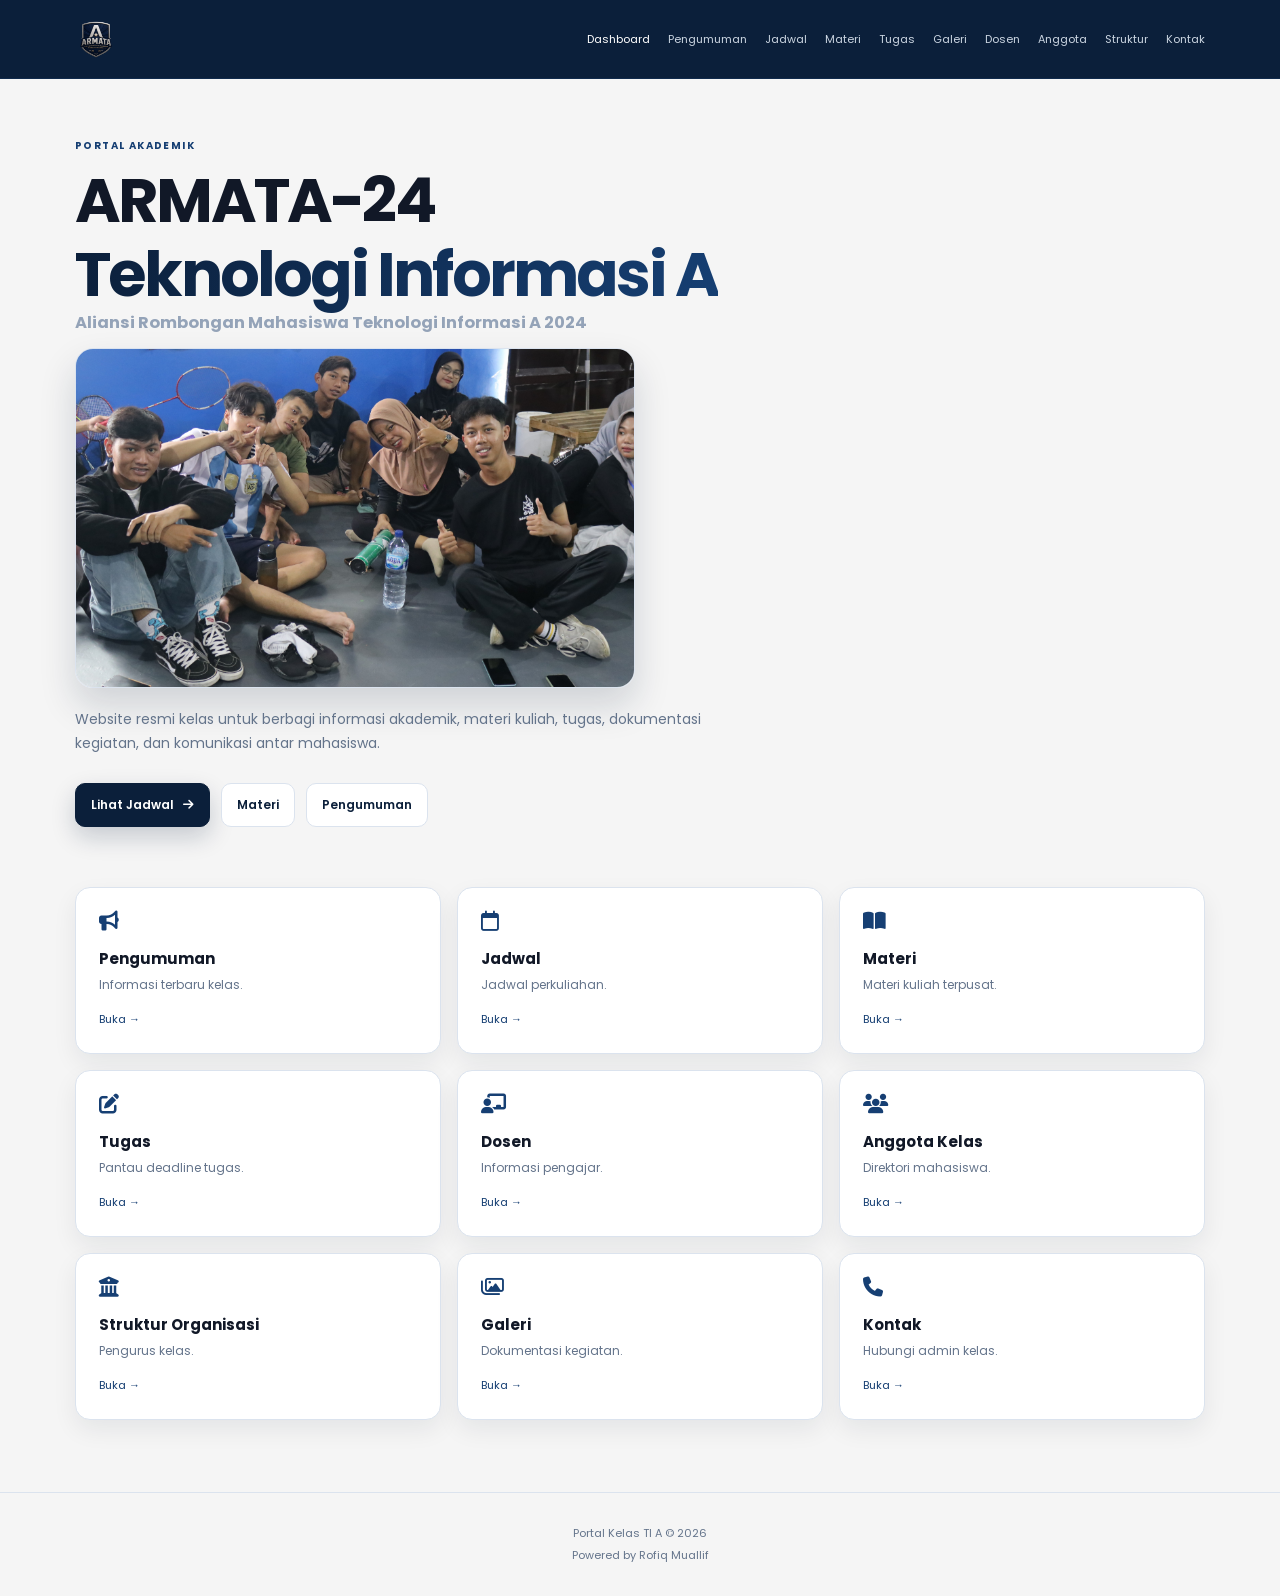
==== index.html @ 5f3972ca "jarak" ====
<!doctype html>
<html lang="id">
  <head>
    <meta charset="utf-8">
    <meta name="viewport" content="width=device-width,initial-scale=1">
    <meta name="description" content="Portal Kelas Teknologi Informasi A">
    <link rel="icon" type="image/png" href="assets/images/armata.png">
    <title>
      Armata-24 
    </title>
    <link rel="preconnect" href="https://fonts.googleapis.com">
    <link href="https://fonts.googleapis.com/css2?family=Poppins:wght@400;500;600;700&display=swap" rel="stylesheet">
    <link rel="stylesheet" href="https://cdnjs.cloudflare.com/ajax/libs/font-awesome/6.7.2/css/all.min.css">
    <link rel="stylesheet" href="style.css">
  </head>
  <body>
    <header class="site-header">
      <nav class="nav container">
        <a class="nav-logo" href="index.html" aria-label="Beranda ARMATA-24">
          <img src="assets/images/armata.png" alt="Logo ARMATA-24">
        </a>
        <button class="nav-toggle">
          Menu
        </button>
        <div class="links">
          <a class="active" href="index.html">
            Dashboard
          </a>
          <a href="pengumuman.html">
            Pengumuman
          </a>
          <a href="jadwal.html">
            Jadwal
          </a>
          <a href="materi.html">
            Materi
          </a>
          <a href="tugas.html">
            Tugas
          </a>
          <a href="galeri.html">
            Galeri
          </a>
          <a href="dosen.html">
            Dosen
          </a>
          <a href="anggota.html">
            Anggota
          </a>
          <a href="struktur.html">
            Struktur
          </a>
          <a href="kontak.html">
            Kontak
          </a>
        </div>
      </nav>
    </header>
    <main class="container">
      <section class="hero">
        <div class="brand-block">
          <div class="brand-copy">
            <p class="eyebrow">
              Portal akademik
            </p>
            <h1 style="margin:0;">
              ARMATA-24
              <br>
              <span>
                Teknologi Informasi A
              </span>
            </h1>
            <h3 style="margin:0;color:#94a3b8;">
              Aliansi Rombongan Mahasiswa Teknologi Informasi A 2024
            </h3>
          </div>
          <img class="hero-photo" src="assets/images/armata.png" alt="Foto kelas ARMATA-24 1">
        </div>
        <p class="intro">
          Website resmi kelas untuk berbagi informasi akademik, materi kuliah, tugas, dokumentasi kegiatan, dan komunikasi antar mahasiswa.
        </p>
        <div class="actions">
          <a class="button primary" href="jadwal.html">
            Lihat Jadwal
            <i class="fa-solid fa-arrow-right">
            </i>
          </a>
          <a class="button" href="materi.html">
            Materi
          </a>
          <a class="button" href="pengumuman.html">
            Pengumuman
          </a>
        </div>
      </section>
      <section class="grid">
        <article class="card">
          <i class="fa-solid fa-bullhorn">
          </i>
          <h3>
            Pengumuman
          </h3>
          <p>
            Informasi terbaru kelas.
          </p>
          <a href="pengumuman.html">
            Buka →
          </a>
        </article>
        <article class="card">
          <i class="fa-regular fa-calendar">
          </i>
          <h3>
            Jadwal
          </h3>
          <p>
            Jadwal perkuliahan.
          </p>
          <a href="jadwal.html">
            Buka →
          </a>
        </article>
        <article class="card">
          <i class="fa-solid fa-book-open">
          </i>
          <h3>
            Materi
          </h3>
          <p>
            Materi kuliah terpusat.
          </p>
          <a href="materi.html">
            Buka →
          </a>
        </article>
        <article class="card">
          <i class="fa-solid fa-pen-to-square">
          </i>
          <h3>
            Tugas
          </h3>
          <p>
            Pantau deadline tugas.
          </p>
          <a href="tugas.html">
            Buka →
          </a>
        </article>
        <article class="card">
          <i class="fa-solid fa-chalkboard-user">
          </i>
          <h3>
            Dosen
          </h3>
          <p>
            Informasi pengajar.
          </p>
          <a href="dosen.html">
            Buka →
          </a>
        </article>
        <article class="card">
          <i class="fa-solid fa-users">
          </i>
          <h3>
            Anggota Kelas
          </h3>
          <p>
            Direktori mahasiswa.
          </p>
          <a href="anggota.html">
            Buka →
          </a>
        </article>
        <article class="card">
          <i class="fa-solid fa-building-columns">
          </i>
          <h3>
            Struktur Organisasi
          </h3>
          <p>
            Pengurus kelas.
          </p>
          <a href="struktur.html">
            Buka →
          </a>
        </article>
        <article class="card">
          <i class="fa-regular fa-images">
          </i>
          <h3>
            Galeri
          </h3>
          <p>
            Dokumentasi kegiatan.
          </p>
          <a href="galeri.html">
            Buka →
          </a>
        </article>
        <article class="card">
          <i class="fa-solid fa-phone">
          </i>
          <h3>
            Kontak
          </h3>
          <p>
            Hubungi admin kelas.
          </p>
          <a href="kontak.html">
            Buka →
          </a>
        </article>
      </section>
    </main>
    <footer class="footer">
      <p>
        Portal Kelas TI A © 2026
      </p>
      <p>
        Powered by Rofiq Muallif
      </p>
    </footer>
    <script src="script.js">
    </script>
  </body>
</html>
---- style.css ----
:root {
  --bg:#F5F5F5;
  --surface:#ffffff;
  --text:#111827;
  --muted:#64748b;
  --line:#dbe3ee;
  --primary:#0b1f3a;
  --accent:#163f73;
  --navy-soft:#eaf1f8
}
* {
  box-sizing:border-box
}
body {
  margin:0;
  background:var(--bg);
  color:var(--text);
  font:400 14px/1.7 Poppins,Arial,sans-serif
}
.container {
  width:min(1130px,calc(100% - 40px));
  margin:auto
}
.site-header {
  padding:18px 0;
  border-bottom:1px solid #102a4c;
  background:var(--primary);
  backdrop-filter:blur(16px)
}
.nav {
  display:flex;
  align-items:center;
  justify-content:space-between;
  gap:20px
}
.nav-logo {
  display:inline-flex;
  flex:0 0 auto;
  align-items:center
}
.nav-logo img {
  display:block;
  width:42px;
  height:42px;
  object-fit:contain
}
.brand {
  color:var(--text);
  text-decoration:none;
  font-weight:700;
  font-size:17px
}
.brand i,.eyebrow {
  color:var(--accent)
}
.nav-toggle {
  display:none
}
.links {
  display:flex;
  gap:18px;
  align-items:center
}
.links a {
  color:#cbd5e1;
  text-decoration:none;
  font-size:11px;
  transition:.2s
}
.links a:hover,.links a.active {
  color:#fff
}
main {
  padding:30px 0 72px
}
.eyebrow {
  font-size:10px;
  font-weight:700;
  letter-spacing:1.4px;
  text-transform:uppercase
}
h1,h2,h3 {
  font-weight:700;
  line-height:1.2
}
h1 {
  font-size:clamp(37px,6vw,62px);
  letter-spacing:-2.8px;
  margin:8px 0 18px
}
h1 span {
  color:transparent;
  background:linear-gradient(110deg,var(--primary),var(--accent));
  background-clip:text
}
.intro {
  max-width:650px;
  color:var(--muted);
  font-size:14px
}
.hero {
  padding:18px 0 32px
}
.brand-block {
  display:flex;
  flex-direction:column;
  align-items:flex-start;
  gap:1rem;
  margin-bottom:1.25rem
}
.hero-photo {
  width:min(100%,560px);
  height:340px;
  display:block;
  border-radius:18px;
  border:1px solid var(--line);
  box-shadow:0 18px 36px rgba(11,31,58,.16);
  object-fit:cover;
  transition:opacity .35s ease, transform .35s ease;
  background:linear-gradient(135deg,#eaf1f8,#f8fafc)
}
.brand-copy {
  width:100%
}
.actions {
  display:flex;
  gap:11px;
  flex-wrap:wrap;
  margin-top:27px
}
.button {
  display:inline-flex;
  align-items:center;
  gap:9px;
  padding:11px 15px;
  border:1px solid var(--line);
  border-radius:10px;
  color:var(--primary);
  background:#fff;
  font-size:12px;
  font-weight:600;
  text-decoration:none;
  transition:.25s
}
.button.primary {
  border-color:var(--primary);
  background:var(--primary);
  color:#fff;
  box-shadow:0 10px 24px rgba(11,31,58,.2)
}
.button:hover,.card:hover {
  transform:translateY(-5px)
}
.button:not(.primary):hover {
  border-color:var(--accent);
  background:var(--navy-soft)
}
.grid {
  display:grid;
  grid-template-columns:repeat(3,1fr);
  gap:16px;
  margin-top:28px
}
.card {
  padding:23px;
  border:1px solid var(--line);
  border-radius:15px;
  background:var(--surface);
  box-shadow:0 10px 25px rgba(15,23,42,.07);
  transition:.25s
}
.card i {
  color:var(--accent);
  font-size:20px
}
.card:hover {
  border-color:#9ab1ca;
  box-shadow:0 16px 30px rgba(15,23,42,.12)
}
.card h3 {
  margin:14px 0 7px;
  font-size:15px
}
.card p {
  margin:0;
  color:var(--muted);
  font-size:12px
}
.card a {
  display:inline-block;
  margin-top:14px;
  color:var(--accent);
  font-size:11px;
  text-decoration:none
}
.page-heading {
  margin-bottom:35px
}
.page-heading h1 {
  font-size:clamp(31px,5vw,46px)
}
.list {
  display:grid;
  gap:14px
}
.notice {
  border-left:3px solid var(--accent)
}
.notice small,.meta {
  color:var(--accent);
  font-size:10px;
  text-transform:uppercase;
  letter-spacing:.7px
}
.badge {
  display:inline-block;
  padding:3px 9px;
  border-radius:99px;
  font-size:10px;
  font-weight:600
}
.todo {
  background:#fff5d6;
  color:#9a6700
}
.doing {
  background:#eaf1f8;
  color:var(--accent)
}
.done {
  background:#e9f8ef;
  color:#167044
}
.table-wrap {
  overflow:auto;
  border:1px solid var(--line);
  border-radius:15px
}
.schedule {
  width:100%;
  border-collapse:collapse;
  min-width:680px;
  background:var(--surface)
}
th,td {
  padding:16px;
  text-align:left;
  border-bottom:1px solid var(--line);
  font-size:12px
}
th {
  color:var(--accent);
  font-size:10px;
  letter-spacing:1px;
  text-transform:uppercase
}
.person {
  text-align:center
}
.avatar {
  display:grid;
  place-items:center;
  width:65px;
  height:65px;
  margin:auto;
  border-radius:50%;
  background:linear-gradient(140deg,var(--primary),var(--accent));
  color:white;
  font-size:21px
}
.person h3 {
  margin:12px 0 3px
}
.org {
  display:grid;
  gap:15px;
  max-width:700px;
  margin:auto;
  text-align:center
}
.org-row {
  display:flex;
  justify-content:center;
  gap:15px;
  flex-wrap:wrap
}
.org .card {
  min-width:160px
}
.gallery {
  display:grid;
  grid-template-columns:repeat(3,1fr);
  gap:13px
}
.gallery button {
  height:190px;
  border:1px solid var(--line);
  border-radius:13px;
  background:center/cover url('assets/images/fotokelas.jpg');
  cursor:pointer;
  transition:.25s
}
.gallery button:nth-child(2n) {
  background-image:url('assets/images/foto_profile.jpg')
}
.gallery button:hover {
  transform:scale(1.02)
}
.lightbox {
  position:fixed;
  inset:0;
  z-index:10;
  display:none;
  place-items:center;
  padding:25px;
  background:rgba(2,6,23,.9)
}
.lightbox.open {
  display:grid
}
.lightbox img {
  max-width:90vw;
  max-height:80vh;
  border-radius:15px
}
.lightbox button {
  position:absolute;
  top:20px;
  right:25px;
  border:0;
  background:none;
  color:#fff;
  font-size:28px;
  cursor:pointer
}
.footer {
  padding:28px 0;
  border-top:1px solid var(--line);
  color:var(--muted);
  font-size:11px;
  text-align:center
}
.footer p {
  margin:3px
}
@media(max-width:760px) {
  .nav-toggle {
    display:block;
    border:1px solid var(--line);
    border-radius:7px;
    background:transparent;
    color:#fff;
    padding:7px 10px
  }
  .nav-logo img {
    width:36px;
    height:36px
  }
  .links {
    display:none
  }
  .links.open {
    display:grid;
    position:absolute;
    top:66px;
    left:17px;
    right:17px;
    padding:16px;
    border:1px solid var(--line);
    border-radius:12px;
    background:var(--primary)
  }
  .grid {
    grid-template-columns:1fr
  }
  .gallery {
    grid-template-columns:1fr 1fr
  }
  main {
    padding:45px 0
  }
  .hero {
    padding:35px 0
  }
}
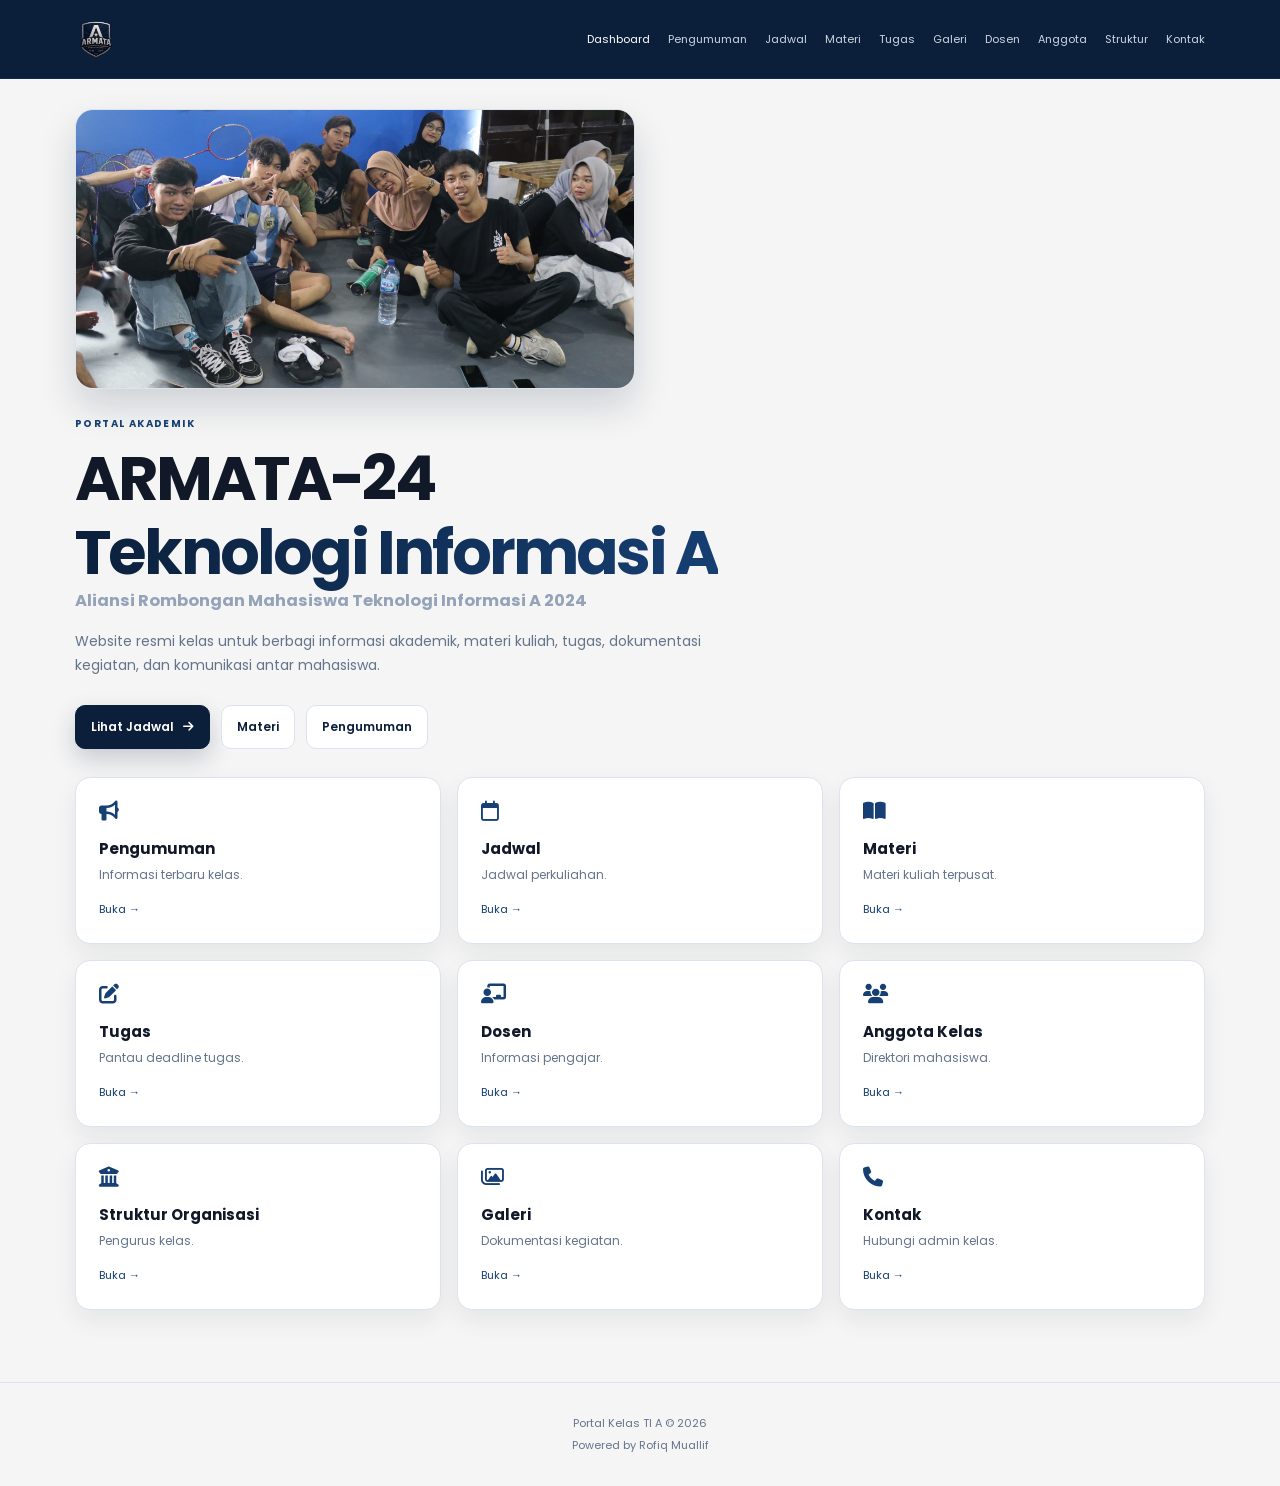
==== commit a9108765: "web" ====
--- a/index.html
+++ b/index.html
@@ -57,8 +57,9 @@
       </nav>
     </header>
     <main class="container">
-      <section class="hero">
+      
         <div class="brand-block">
+          <img class="hero-photo" src="assets/images/armata.png" alt="Foto kelas ARMATA-24 1">
           <div class="brand-copy">
             <p class="eyebrow">
               Portal akademik
@@ -74,7 +75,7 @@
               Aliansi Rombongan Mahasiswa Teknologi Informasi A 2024
             </h3>
           </div>
-          <img class="hero-photo" src="assets/images/armata.png" alt="Foto kelas ARMATA-24 1">
+          
         </div>
         <p class="intro">
           Website resmi kelas untuk berbagi informasi akademik, materi kuliah, tugas, dokumentasi kegiatan, dan komunikasi antar mahasiswa.
@@ -92,7 +93,7 @@
             Pengumuman
           </a>
         </div>
-      </section>
+      
       <section class="grid">
         <article class="card">
           <i class="fa-solid fa-bullhorn">
--- a/style.css
+++ b/style.css
@@ -110,7 +110,8 @@
 }
 .hero-photo {
   width:min(100%,560px);
-  height:340px;
+  aspect-ratio:2 / 1;
+  height:auto;
   display:block;
   border-radius:18px;
   border:1px solid var(--line);
@@ -332,6 +333,27 @@
   color:#fff;
   font-size:28px;
   cursor:pointer
+}
+.schedule-gallery {
+  margin-top:32px;
+  padding-top:18px
+}
+.schedule-gallery h2 {
+  margin:0 0 18px;
+  font-size:clamp(24px,3vw,32px)
+}
+.schedule-images {
+  display:grid;
+  gap:20px;
+  justify-items:center
+}
+.schedule-images img {
+  width:min(100%, 900px);
+  display:block;
+  border:1px solid var(--line);
+  border-radius:16px;
+  background:#fff;
+  box-shadow:0 12px 28px rgba(15,23,42,.08)
 }
 .footer {
   padding:28px 0;
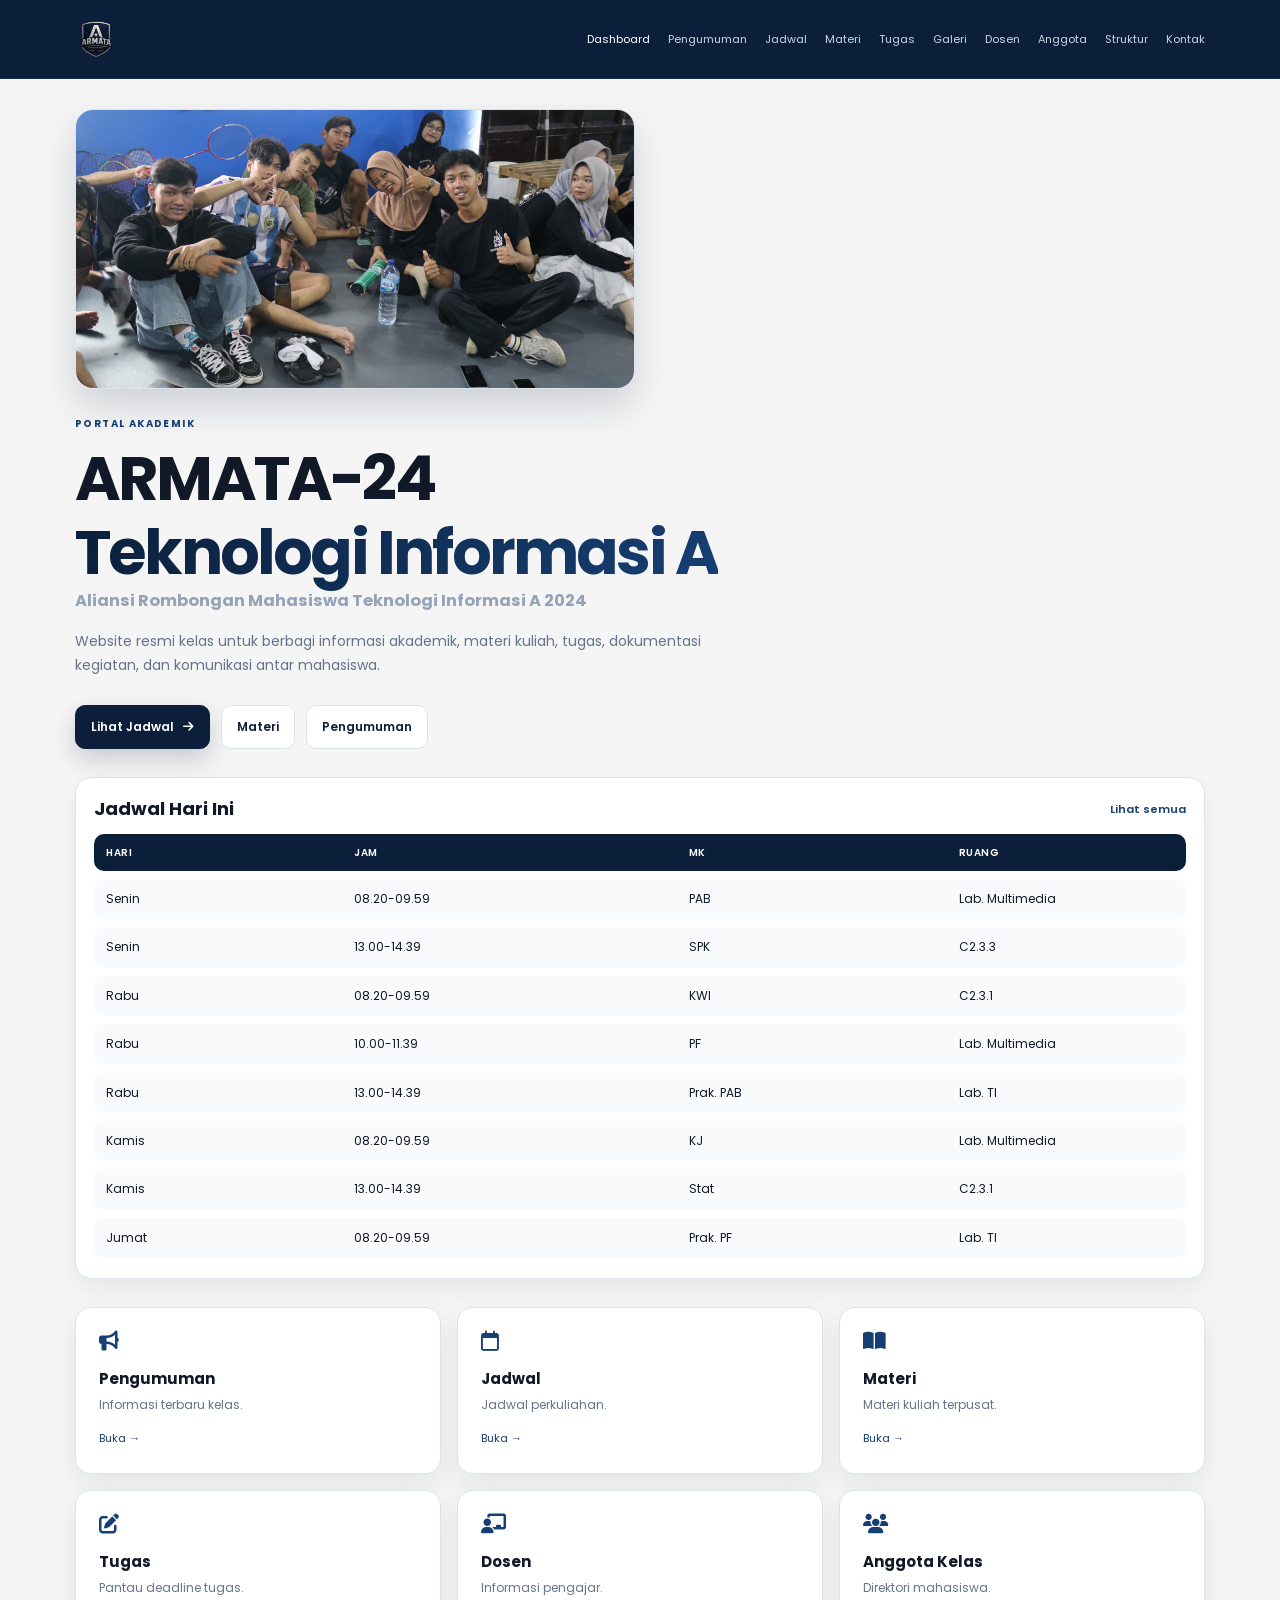
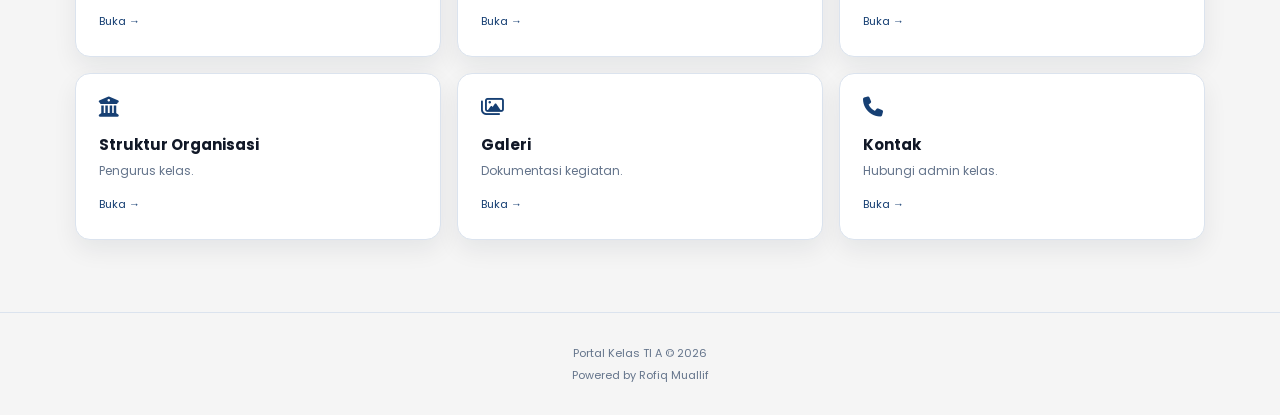
==== commit b9453d57: "mk" ====
--- a/index.html
+++ b/index.html
@@ -93,6 +93,69 @@
             Pengumuman
           </a>
         </div>
+
+        <section class="mini-schedule">
+          <div class="mini-schedule-header">
+            <h2>Jadwal Hari Ini</h2>
+            <a href="jadwal.html">Lihat semua</a>
+          </div>
+          <div class="mini-schedule-table">
+            <div class="mini-schedule-row mini-schedule-head">
+              <span>Hari</span>
+              <span>Jam</span>
+              <span>MK</span>
+              <span>Ruang</span>
+            </div>
+            <div class="mini-schedule-row">
+              <span>Senin</span>
+              <span>08.20-09.59</span>
+              <span>PAB</span>
+              <span>Lab. Multimedia</span>
+            </div>
+            <div class="mini-schedule-row">
+              <span>Senin</span>
+              <span>13.00-14.39</span>
+              <span>SPK</span>
+              <span>C2.3.3</span>
+            </div>
+            <div class="mini-schedule-row">
+              <span>Rabu</span>
+              <span>08.20-09.59</span>
+              <span>KWI</span>
+              <span>C2.3.1</span>
+            </div>
+            <div class="mini-schedule-row">
+              <span>Rabu</span>
+              <span>10.00-11.39</span>
+              <span>PF</span>
+              <span>Lab. Multimedia</span>
+            </div>
+            <div class="mini-schedule-row">
+              <span>Rabu</span>
+              <span>13.00-14.39</span>
+              <span>Prak. PAB</span>
+              <span>Lab. TI</span>
+            </div>
+            <div class="mini-schedule-row">
+              <span>Kamis</span>
+              <span>08.20-09.59</span>
+              <span>KJ</span>
+              <span>Lab. Multimedia</span>
+            </div>
+            <div class="mini-schedule-row">
+              <span>Kamis</span>
+              <span>13.00-14.39</span>
+              <span>Stat</span>
+              <span>C2.3.1</span>
+            </div>
+            <div class="mini-schedule-row">
+              <span>Jumat</span>
+              <span>08.20-09.59</span>
+              <span>Prak. PF</span>
+              <span>Lab. TI</span>
+            </div>
+          </div>
+        </section>
       
       <section class="grid">
         <article class="card">
--- a/style.css
+++ b/style.css
@@ -122,6 +122,54 @@
 }
 .brand-copy {
   width:100%
+}
+.mini-schedule {
+  margin-top:28px;
+  padding:20px 18px;
+  border:1px solid var(--line);
+  border-radius:16px;
+  background:var(--surface);
+  box-shadow:0 10px 25px rgba(15,23,42,.06)
+}
+.mini-schedule-header {
+  display:flex;
+  align-items:center;
+  justify-content:space-between;
+  gap:12px;
+  margin-bottom:14px
+}
+.mini-schedule-header h2 {
+  margin:0;
+  font-size:18px
+}
+.mini-schedule-header a {
+  color:var(--accent);
+  text-decoration:none;
+  font-size:11px;
+  font-weight:600
+}
+.mini-schedule-table {
+  display:grid;
+  gap:8px
+}
+.mini-schedule-row {
+  display:grid;
+  grid-template-columns:1.1fr 1.5fr 1.2fr 1fr;
+  gap:12px;
+  align-items:center;
+  padding:10px 12px;
+  border-radius:10px;
+  background:#f8fafc;
+  font-size:12px;
+  color:var(--text)
+}
+.mini-schedule-head {
+  background:var(--primary);
+  color:#fff;
+  font-weight:600;
+  text-transform:uppercase;
+  letter-spacing:.5px;
+  font-size:10px
 }
 .actions {
   display:flex;
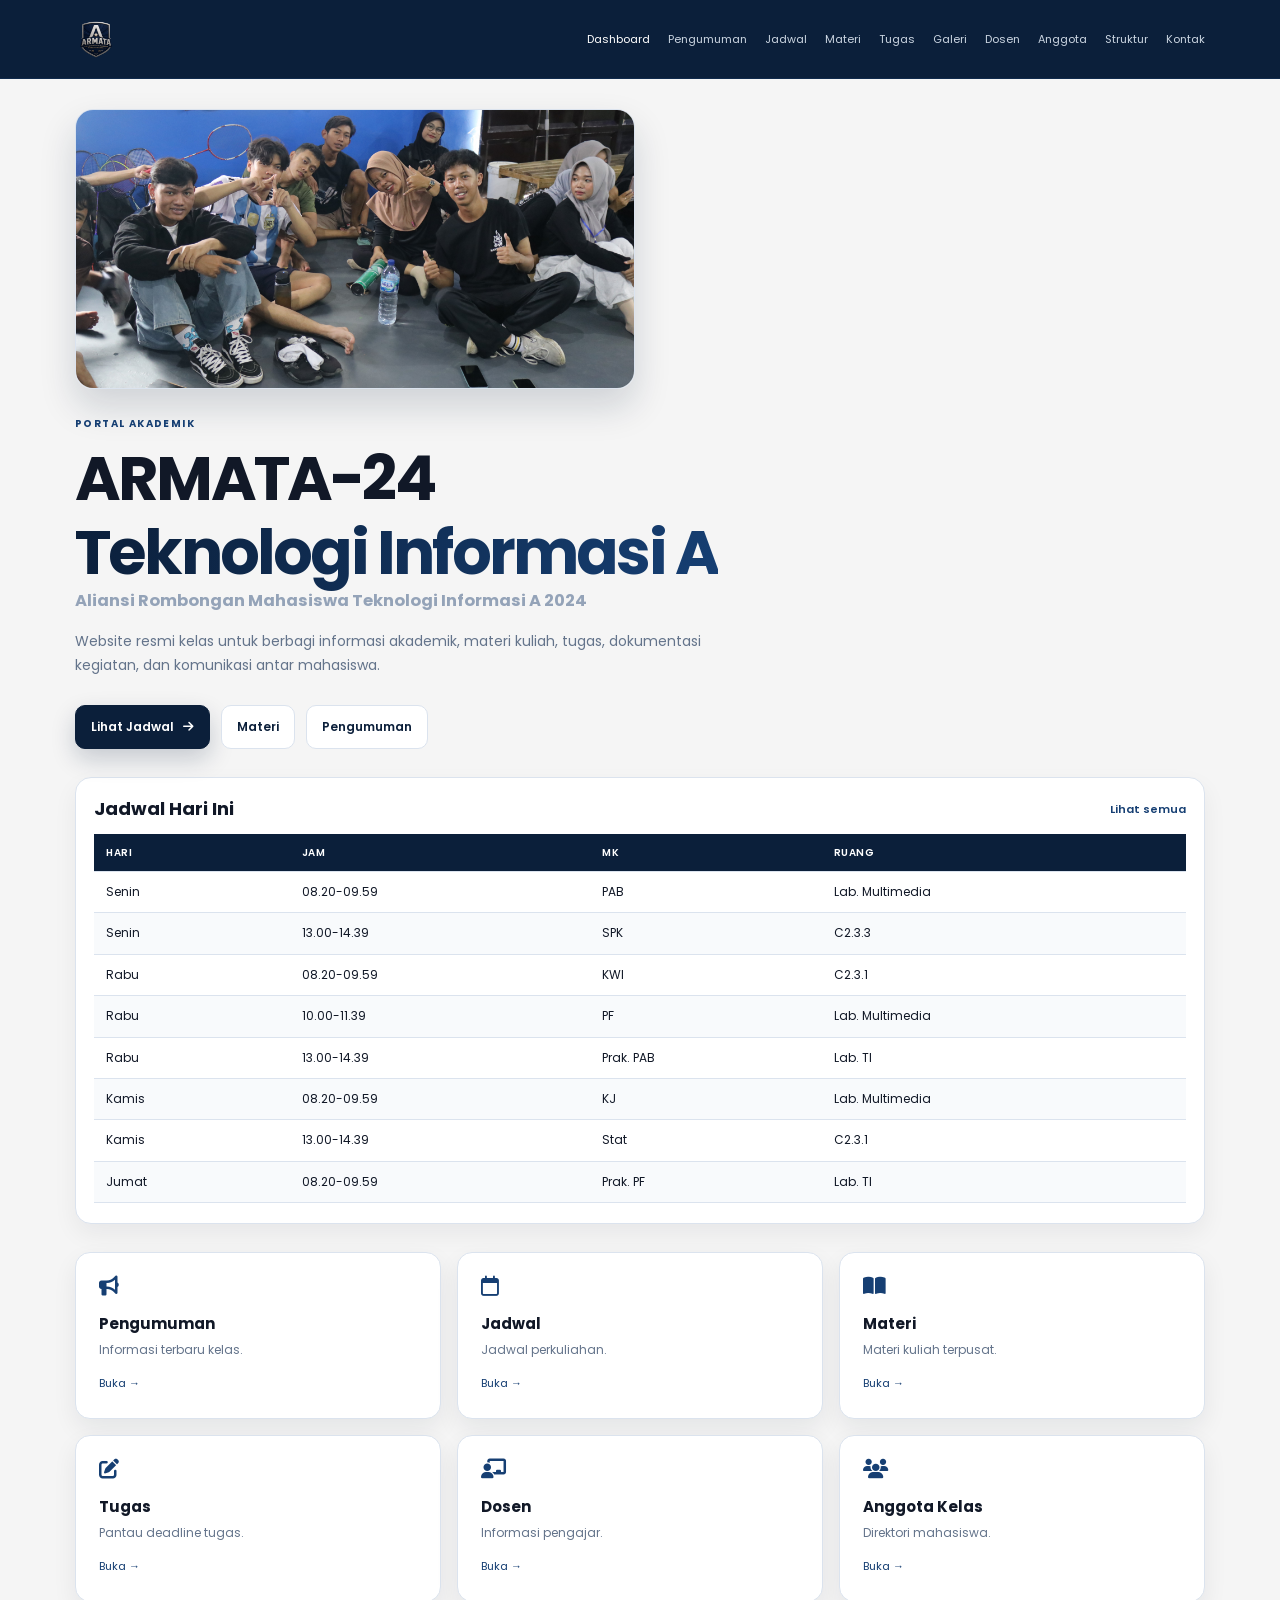
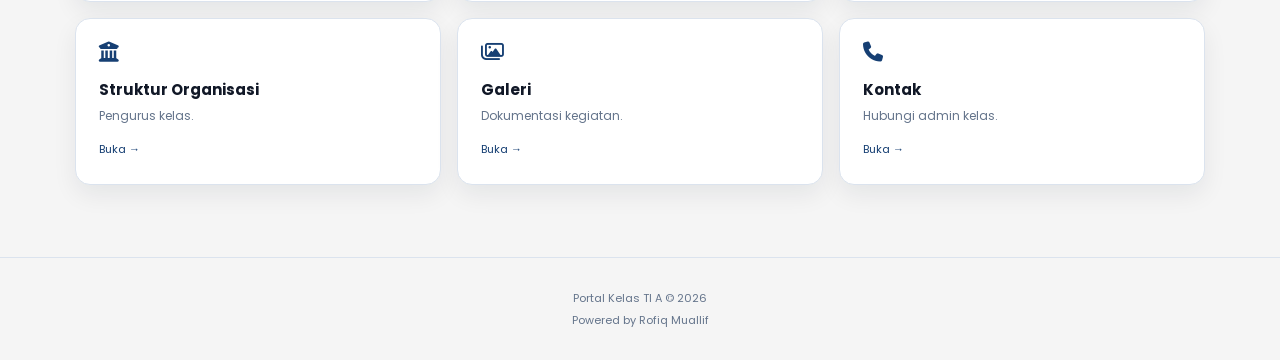
==== commit eb108879: "new" ====
--- a/index.html
+++ b/index.html
@@ -99,62 +99,66 @@
             <h2>Jadwal Hari Ini</h2>
             <a href="jadwal.html">Lihat semua</a>
           </div>
-          <div class="mini-schedule-table">
-            <div class="mini-schedule-row mini-schedule-head">
-              <span>Hari</span>
-              <span>Jam</span>
-              <span>MK</span>
-              <span>Ruang</span>
-            </div>
-            <div class="mini-schedule-row">
-              <span>Senin</span>
-              <span>08.20-09.59</span>
-              <span>PAB</span>
-              <span>Lab. Multimedia</span>
-            </div>
-            <div class="mini-schedule-row">
-              <span>Senin</span>
-              <span>13.00-14.39</span>
-              <span>SPK</span>
-              <span>C2.3.3</span>
-            </div>
-            <div class="mini-schedule-row">
-              <span>Rabu</span>
-              <span>08.20-09.59</span>
-              <span>KWI</span>
-              <span>C2.3.1</span>
-            </div>
-            <div class="mini-schedule-row">
-              <span>Rabu</span>
-              <span>10.00-11.39</span>
-              <span>PF</span>
-              <span>Lab. Multimedia</span>
-            </div>
-            <div class="mini-schedule-row">
-              <span>Rabu</span>
-              <span>13.00-14.39</span>
-              <span>Prak. PAB</span>
-              <span>Lab. TI</span>
-            </div>
-            <div class="mini-schedule-row">
-              <span>Kamis</span>
-              <span>08.20-09.59</span>
-              <span>KJ</span>
-              <span>Lab. Multimedia</span>
-            </div>
-            <div class="mini-schedule-row">
-              <span>Kamis</span>
-              <span>13.00-14.39</span>
-              <span>Stat</span>
-              <span>C2.3.1</span>
-            </div>
-            <div class="mini-schedule-row">
-              <span>Jumat</span>
-              <span>08.20-09.59</span>
-              <span>Prak. PF</span>
-              <span>Lab. TI</span>
-            </div>
-          </div>
+          <table class="mini-schedule-table">
+            <thead>
+              <tr class="mini-schedule-head">
+                <th>Hari</th>
+                <th>Jam</th>
+                <th>MK</th>
+                <th>Ruang</th>
+              </tr>
+            </thead>
+            <tbody>
+              <tr>
+                <td>Senin</td>
+                <td>08.20-09.59</td>
+                <td>PAB</td>
+                <td>Lab. Multimedia</td>
+              </tr>
+              <tr>
+                <td>Senin</td>
+                <td>13.00-14.39</td>
+                <td>SPK</td>
+                <td>C2.3.3</td>
+              </tr>
+              <tr>
+                <td>Rabu</td>
+                <td>08.20-09.59</td>
+                <td>KWI</td>
+                <td>C2.3.1</td>
+              </tr>
+              <tr>
+                <td>Rabu</td>
+                <td>10.00-11.39</td>
+                <td>PF</td>
+                <td>Lab. Multimedia</td>
+              </tr>
+              <tr>
+                <td>Rabu</td>
+                <td>13.00-14.39</td>
+                <td>Prak. PAB</td>
+                <td>Lab. TI</td>
+              </tr>
+              <tr>
+                <td>Kamis</td>
+                <td>08.20-09.59</td>
+                <td>KJ</td>
+                <td>Lab. Multimedia</td>
+              </tr>
+              <tr>
+                <td>Kamis</td>
+                <td>13.00-14.39</td>
+                <td>Stat</td>
+                <td>C2.3.1</td>
+              </tr>
+              <tr>
+                <td>Jumat</td>
+                <td>08.20-09.59</td>
+                <td>Prak. PF</td>
+                <td>Lab. TI</td>
+              </tr>
+            </tbody>
+          </table>
         </section>
       
       <section class="grid">
--- a/style.css
+++ b/style.css
@@ -149,27 +149,31 @@
   font-weight:600
 }
 .mini-schedule-table {
-  display:grid;
-  gap:8px
-}
-.mini-schedule-row {
-  display:grid;
-  grid-template-columns:1.1fr 1.5fr 1.2fr 1fr;
-  gap:12px;
-  align-items:center;
+  width:100%;
+  border-collapse:collapse;
+  background:var(--surface)
+}
+.mini-schedule-table th,
+.mini-schedule-table td {
   padding:10px 12px;
-  border-radius:10px;
-  background:#f8fafc;
+  border-bottom:1px solid var(--line);
   font-size:12px;
+  text-align:left;
   color:var(--text)
 }
-.mini-schedule-head {
+.mini-schedule-table thead th {
   background:var(--primary);
   color:#fff;
   font-weight:600;
   text-transform:uppercase;
   letter-spacing:.5px;
   font-size:10px
+}
+.mini-schedule-table tbody tr:nth-child(even) {
+  background:#f8fafc
+}
+.mini-schedule-table tbody tr:hover {
+  background:#eaf1f8
 }
 .actions {
   display:flex;
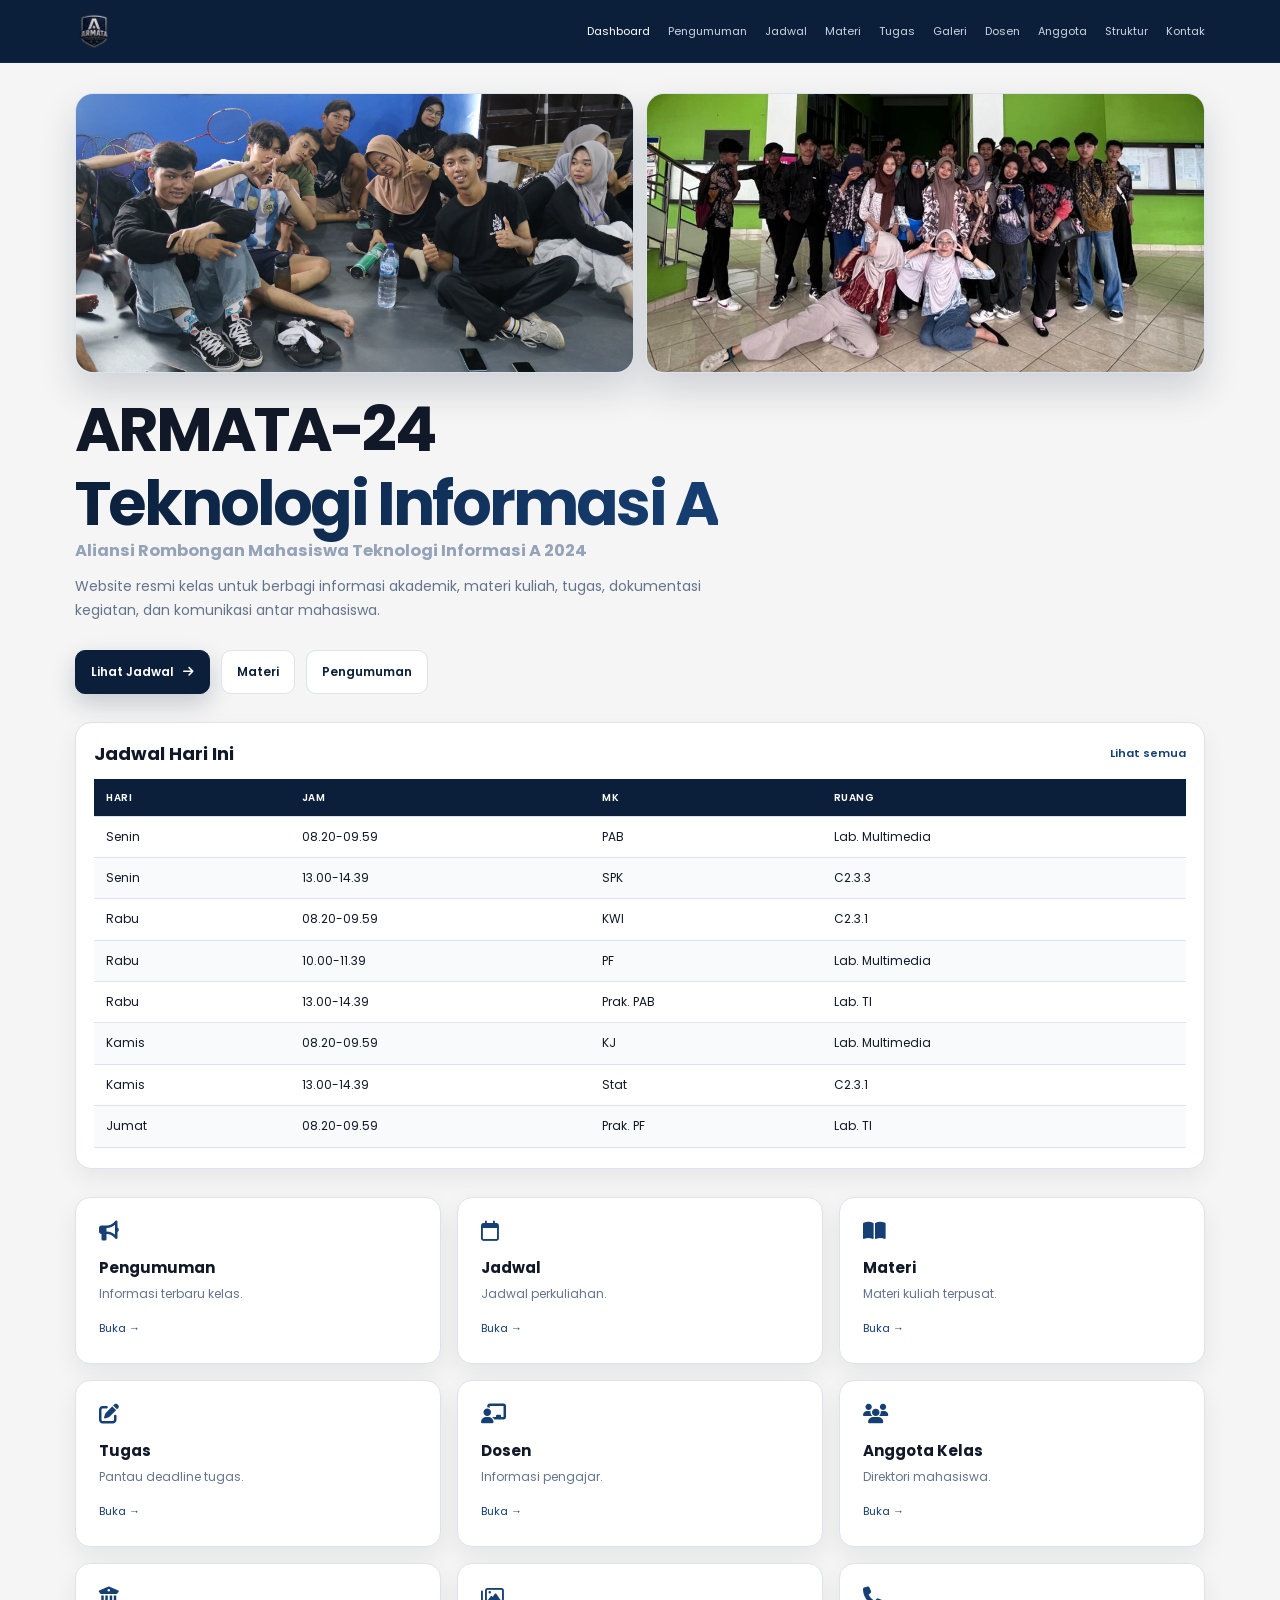
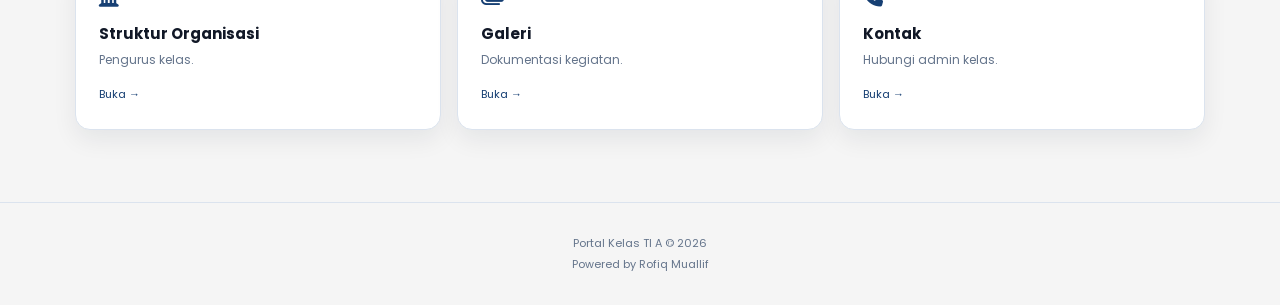
==== commit 9619d59e: "pst" ====
--- a/index.html
+++ b/index.html
@@ -19,11 +19,11 @@
         <a class="nav-logo" href="index.html" aria-label="Beranda ARMATA-24">
           <img src="assets/images/armata.png" alt="Logo ARMATA-24">
         </a>
-        <button class="nav-toggle">
+        <button class="nav-toggle" type="button" aria-expanded="false" aria-controls="site-links">
           Menu
         </button>
-        <div class="links">
-          <a class="active" href="index.html">
+        <div class="links" id="site-links">
+          <a href="index.html">
             Dashboard
           </a>
           <a href="pengumuman.html">
@@ -59,11 +59,12 @@
     <main class="container">
       
         <div class="brand-block">
-          <img class="hero-photo" src="assets/images/armata.png" alt="Foto kelas ARMATA-24 1">
-          <div class="brand-copy">
-            <p class="eyebrow">
-              Portal akademik
-            </p>
+          <div class="hero-images">
+            <img class="hero-photo hero-photo-left" src="assets/images/badminton.jpg" alt="Foto kelas ARMATA-24 1">
+            <img class="hero-photo hero-photo-right" src="assets/images/1.jpg" alt="Foto kelas ARMATA-24 4">
+          </div>
+        </div>
+        <div class="brand-copy">
             <h1 style="margin:0;">
               ARMATA-24
               <br>
@@ -75,8 +76,6 @@
               Aliansi Rombongan Mahasiswa Teknologi Informasi A 2024
             </h3>
           </div>
-          
-        </div>
         <p class="intro">
           Website resmi kelas untuk berbagi informasi akademik, materi kuliah, tugas, dokumentasi kegiatan, dan komunikasi antar mahasiswa.
         </p>
--- a/style.css
+++ b/style.css
@@ -22,12 +22,16 @@
   margin:auto
 }
 .site-header {
-  padding:18px 0;
+  position:sticky;
+  top:0;
+  z-index:1000;
+  padding:12px 0;
   border-bottom:1px solid #102a4c;
   background:var(--primary);
   backdrop-filter:blur(16px)
 }
 .nav {
+  position:relative;
   display:flex;
   align-items:center;
   justify-content:space-between;
@@ -40,8 +44,8 @@
 }
 .nav-logo img {
   display:block;
-  width:42px;
-  height:42px;
+  width:38px;
+  height:38px;
   object-fit:contain
 }
 .brand {
@@ -102,14 +106,18 @@
   padding:18px 0 32px
 }
 .brand-block {
-  display:flex;
-  flex-direction:column;
-  align-items:flex-start;
-  gap:1rem;
+  display:block;
   margin-bottom:1.25rem
 }
+.hero-images {
+  display:grid;
+  grid-template-columns:repeat(2,minmax(0,1fr));
+  gap:12px;
+  width:100%
+}
 .hero-photo {
-  width:min(100%,560px);
+  width:100%;
+  max-width:100%;
   aspect-ratio:2 / 1;
   height:auto;
   display:block;
@@ -119,6 +127,12 @@
   object-fit:cover;
   transition:opacity .35s ease, transform .35s ease;
   background:linear-gradient(135deg,#eaf1f8,#f8fafc)
+}
+.hero-photo-left {
+  grid-column:1
+}
+.hero-photo-right {
+  grid-column:2
 }
 .brand-copy {
   width:100%
@@ -418,6 +432,9 @@
   margin:3px
 }
 @media(max-width:760px) {
+  .site-header {
+    padding:10px 0
+  }
   .nav-toggle {
     display:block;
     border:1px solid var(--line);
@@ -430,13 +447,23 @@
     width:36px;
     height:36px
   }
+  .brand-block {
+    display:block
+  }
+  .hero-images {
+    grid-template-columns:1fr
+  }
+  .hero-photo-left,
+  .hero-photo-right {
+    grid-column:1
+  }
   .links {
     display:none
   }
   .links.open {
     display:grid;
     position:absolute;
-    top:66px;
+    top:calc(100% + 1px);
     left:17px;
     right:17px;
     padding:16px;
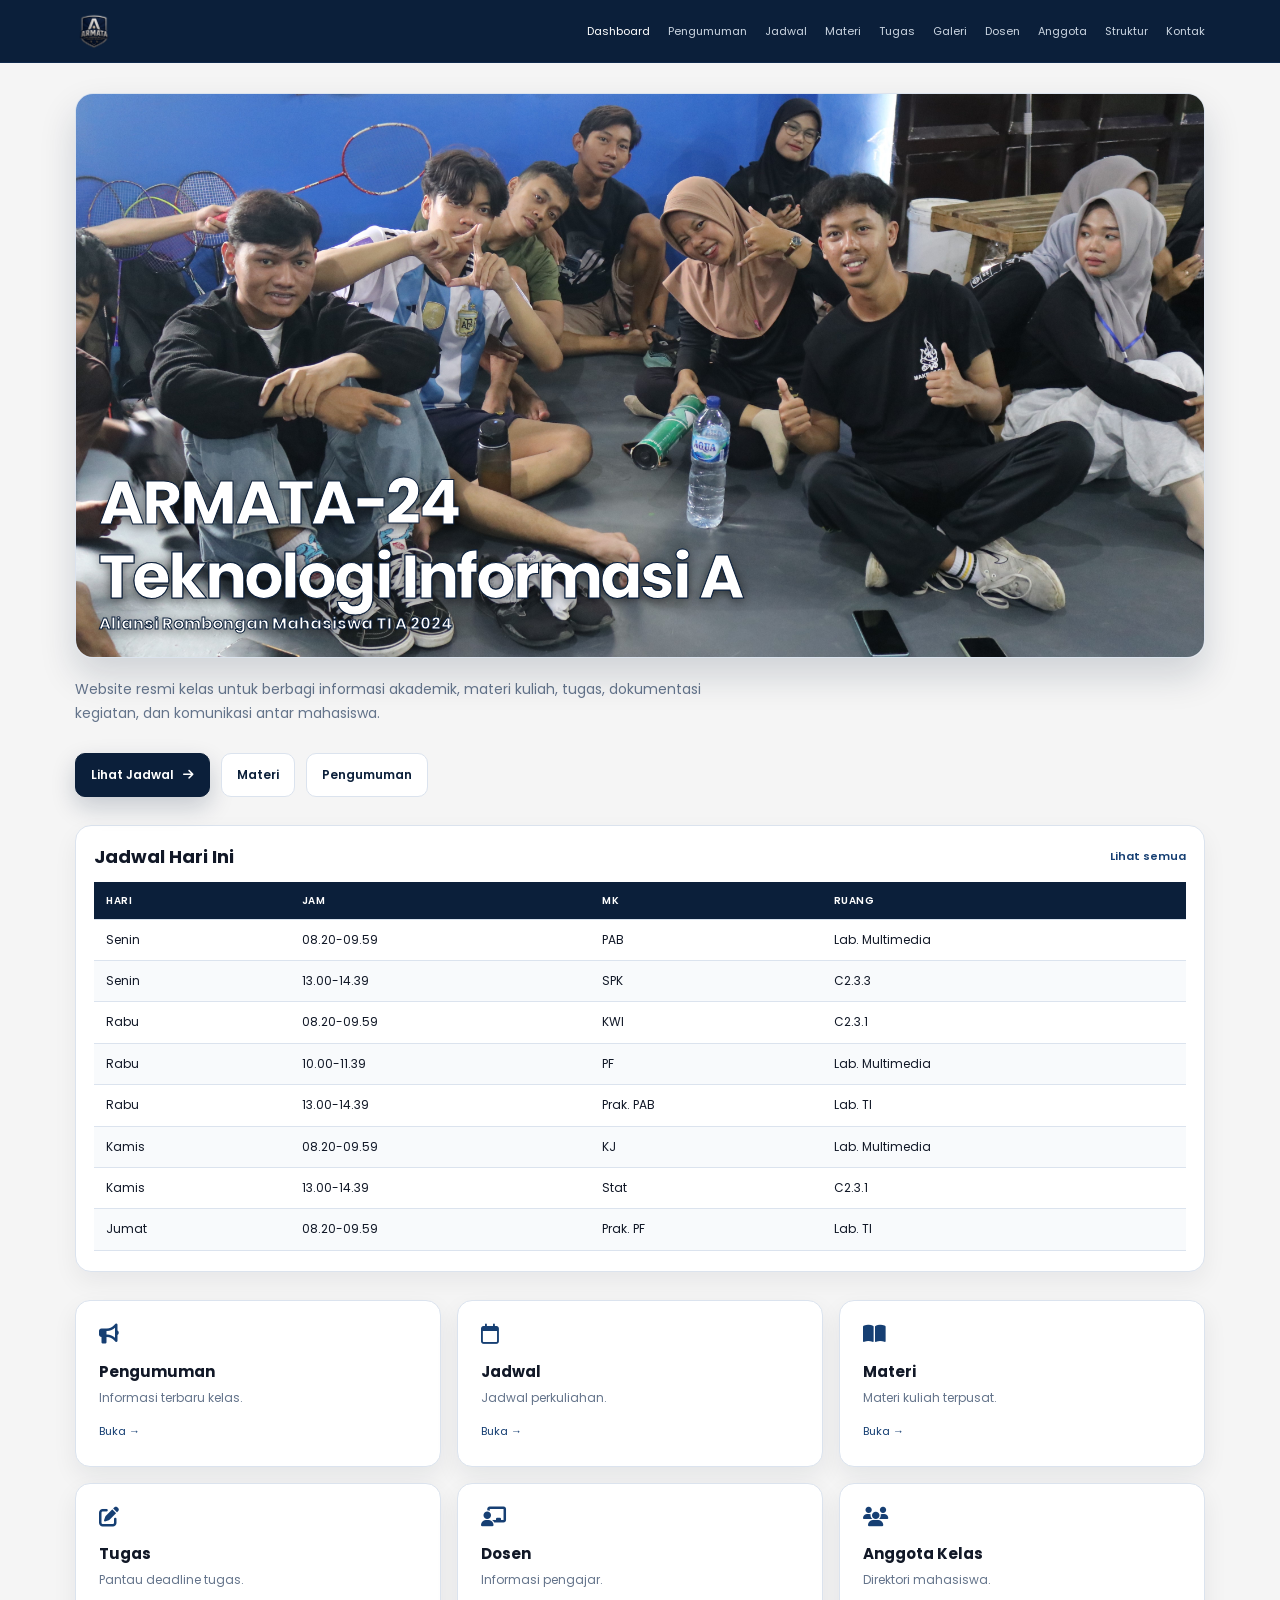
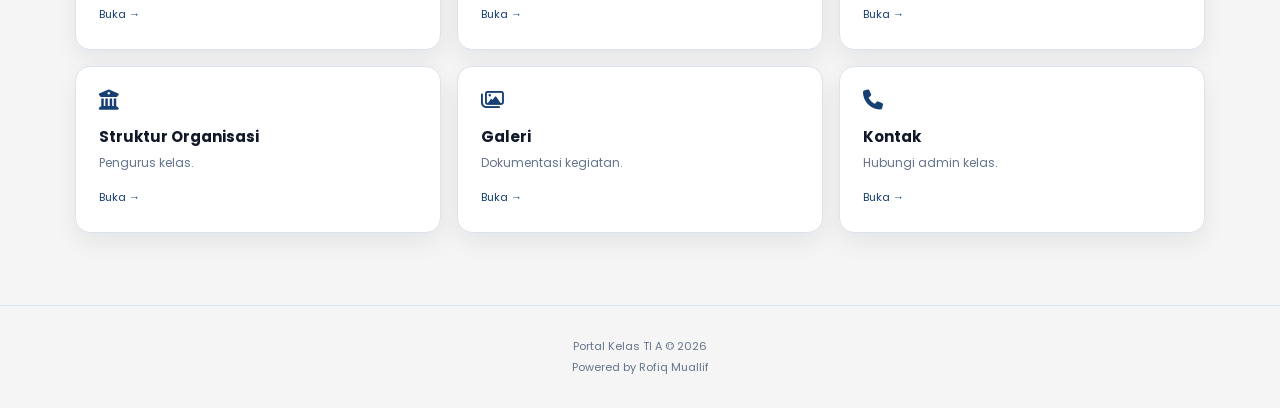
==== commit c6dbb9da: "push" ====
--- a/index.html
+++ b/index.html
@@ -60,22 +60,21 @@
       
         <div class="brand-block">
           <div class="hero-images">
-            <img class="hero-photo hero-photo-left" src="assets/images/badminton.jpg" alt="Foto kelas ARMATA-24 1">
-            <img class="hero-photo hero-photo-right" src="assets/images/1.jpg" alt="Foto kelas ARMATA-24 4">
+            <img class="hero-photo" src="assets/images/badminton.jpg" alt="Foto kelas ARMATA-24">
+            <div class="brand-copy">
+              <h1 style="margin:0;">
+                ARMATA-24
+                <br>
+                <span>
+                  Teknologi Informasi A
+                </span>
+              </h1>
+              <h3 style="margin:0;color:#fff;">
+                Aliansi Rombongan Mahasiswa TI A 2024
+              </h3>
+            </div>
           </div>
         </div>
-        <div class="brand-copy">
-            <h1 style="margin:0;">
-              ARMATA-24
-              <br>
-              <span>
-                Teknologi Informasi A
-              </span>
-            </h1>
-            <h3 style="margin:0;color:#94a3b8;">
-              Aliansi Rombongan Mahasiswa Teknologi Informasi A 2024
-            </h3>
-          </div>
         <p class="intro">
           Website resmi kelas untuk berbagi informasi akademik, materi kuliah, tugas, dokumentasi kegiatan, dan komunikasi antar mahasiswa.
         </p>
--- a/style.css
+++ b/style.css
@@ -110,9 +110,8 @@
   margin-bottom:1.25rem
 }
 .hero-images {
-  display:grid;
-  grid-template-columns:repeat(2,minmax(0,1fr));
-  gap:12px;
+  position:relative;
+  display:block;
   width:100%
 }
 .hero-photo {
@@ -128,11 +127,18 @@
   transition:opacity .35s ease, transform .35s ease;
   background:linear-gradient(135deg,#eaf1f8,#f8fafc)
 }
-.hero-photo-left {
-  grid-column:1
-}
-.hero-photo-right {
-  grid-column:2
+.hero-images .brand-copy {
+  position:absolute;
+  right:24px;
+  bottom:24px;
+  left:24px;
+  z-index:1;
+  color:#fff;
+  -webkit-text-stroke:1px var(--primary);
+  text-shadow:0 2px 12px rgba(0,0,0,.65)
+}
+.hero-images .brand-copy h1 span {
+  color:#fff
 }
 .brand-copy {
   width:100%
@@ -449,13 +455,6 @@
   }
   .brand-block {
     display:block
-  }
-  .hero-images {
-    grid-template-columns:1fr
-  }
-  .hero-photo-left,
-  .hero-photo-right {
-    grid-column:1
   }
   .links {
     display:none
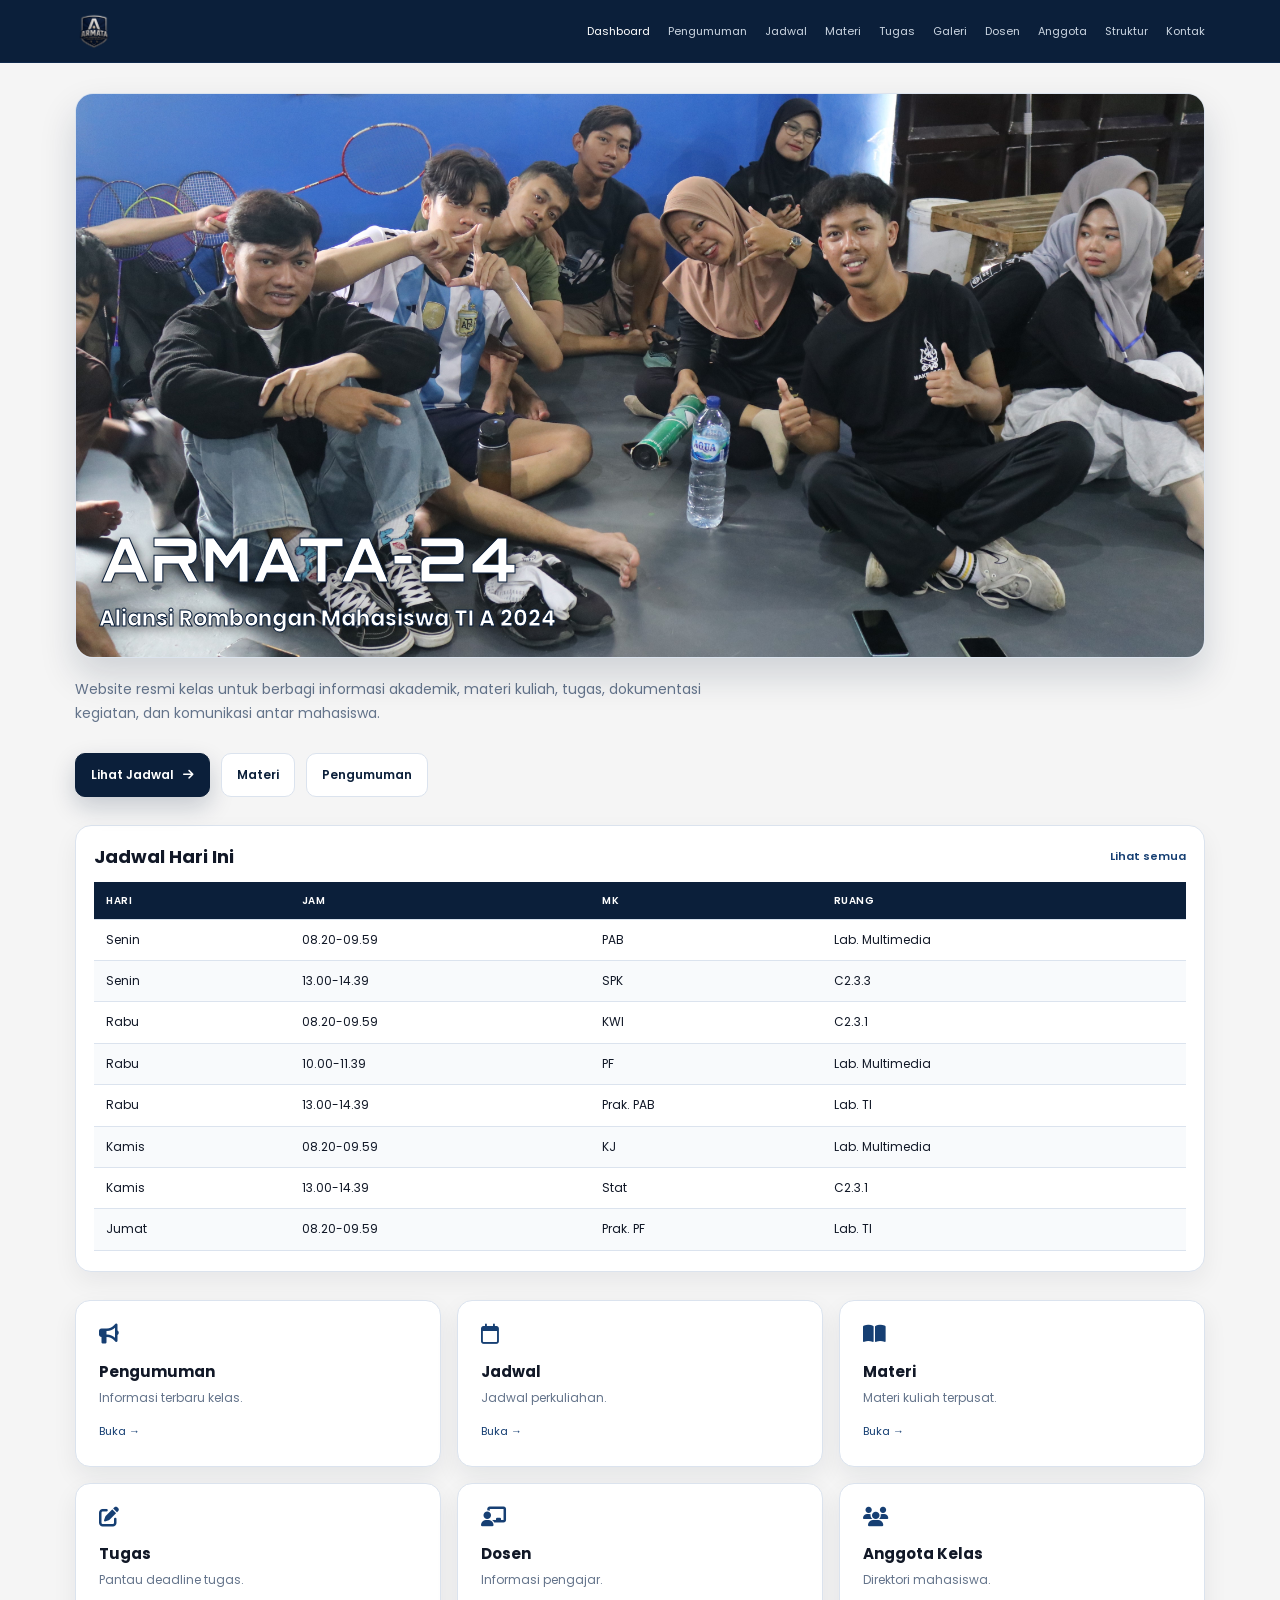
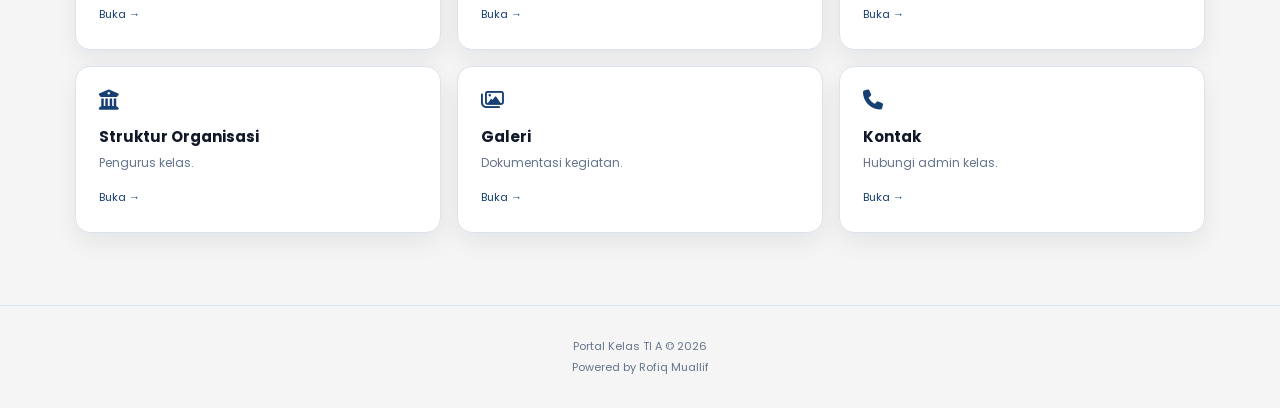
==== commit 80e7e903: "push" ====
--- a/index.html
+++ b/index.html
@@ -64,10 +64,6 @@
             <div class="brand-copy">
               <h1 style="margin:0;">
                 ARMATA-24
-                <br>
-                <span>
-                  Teknologi Informasi A
-                </span>
               </h1>
               <h3 style="margin:0;color:#fff;">
                 Aliansi Rombongan Mahasiswa TI A 2024
--- a/style.css
+++ b/style.css
@@ -1,3 +1,13 @@
+@font-face {
+  font-family:'Horyzen Title';
+  src:url('assets/fonts/HoryzenTitle.ttf') format('truetype');
+  font-display:swap
+}
+@font-face {
+  font-family:'Horyzen';
+  src:url('assets/fonts/Horyzen-Bold.ttf') format('truetype');
+  font-display:swap
+}
 :root {
   --bg:#F5F5F5;
   --surface:#ffffff;
@@ -137,8 +147,22 @@
   -webkit-text-stroke:1px var(--primary);
   text-shadow:0 2px 12px rgba(0,0,0,.65)
 }
+.hero-images .brand-copy h1 {
+  font-family:'Horyzen Title','Poppins',sans-serif;
+  letter-spacing:-1.6px
+}
 .hero-images .brand-copy h1 span {
-  color:#fff
+  color:#fff;
+  display:block;
+  font-family:'Horyzen Title','Poppins',sans-serif;
+  font-size:clamp(17px,4vw,42px);
+  line-height:1.1
+}
+.hero-images .brand-copy h3 {
+  margin:10px 0 0;
+  font-family:'Poppins',Arial,sans-serif;
+  font-size:clamp(12px,2.8vw,22px);
+  line-height:1.35
 }
 .brand-copy {
   width:100%
@@ -482,4 +506,20 @@
   .hero {
     padding:35px 0
   }
-}
+  .hero-images .brand-copy {
+    right:16px;
+    bottom:16px;
+    left:16px
+  }
+  .hero-images .brand-copy h1 {
+    font-size:clamp(24px,7vw,38px);
+    letter-spacing:-1px;
+    margin:0
+  }
+  .hero-images .brand-copy h1 span {
+    font-size:clamp(18px,5vw,30px)
+  }
+  .hero-images .brand-copy h3 {
+    font-size:clamp(12px,3vw,18px)
+  }
+}
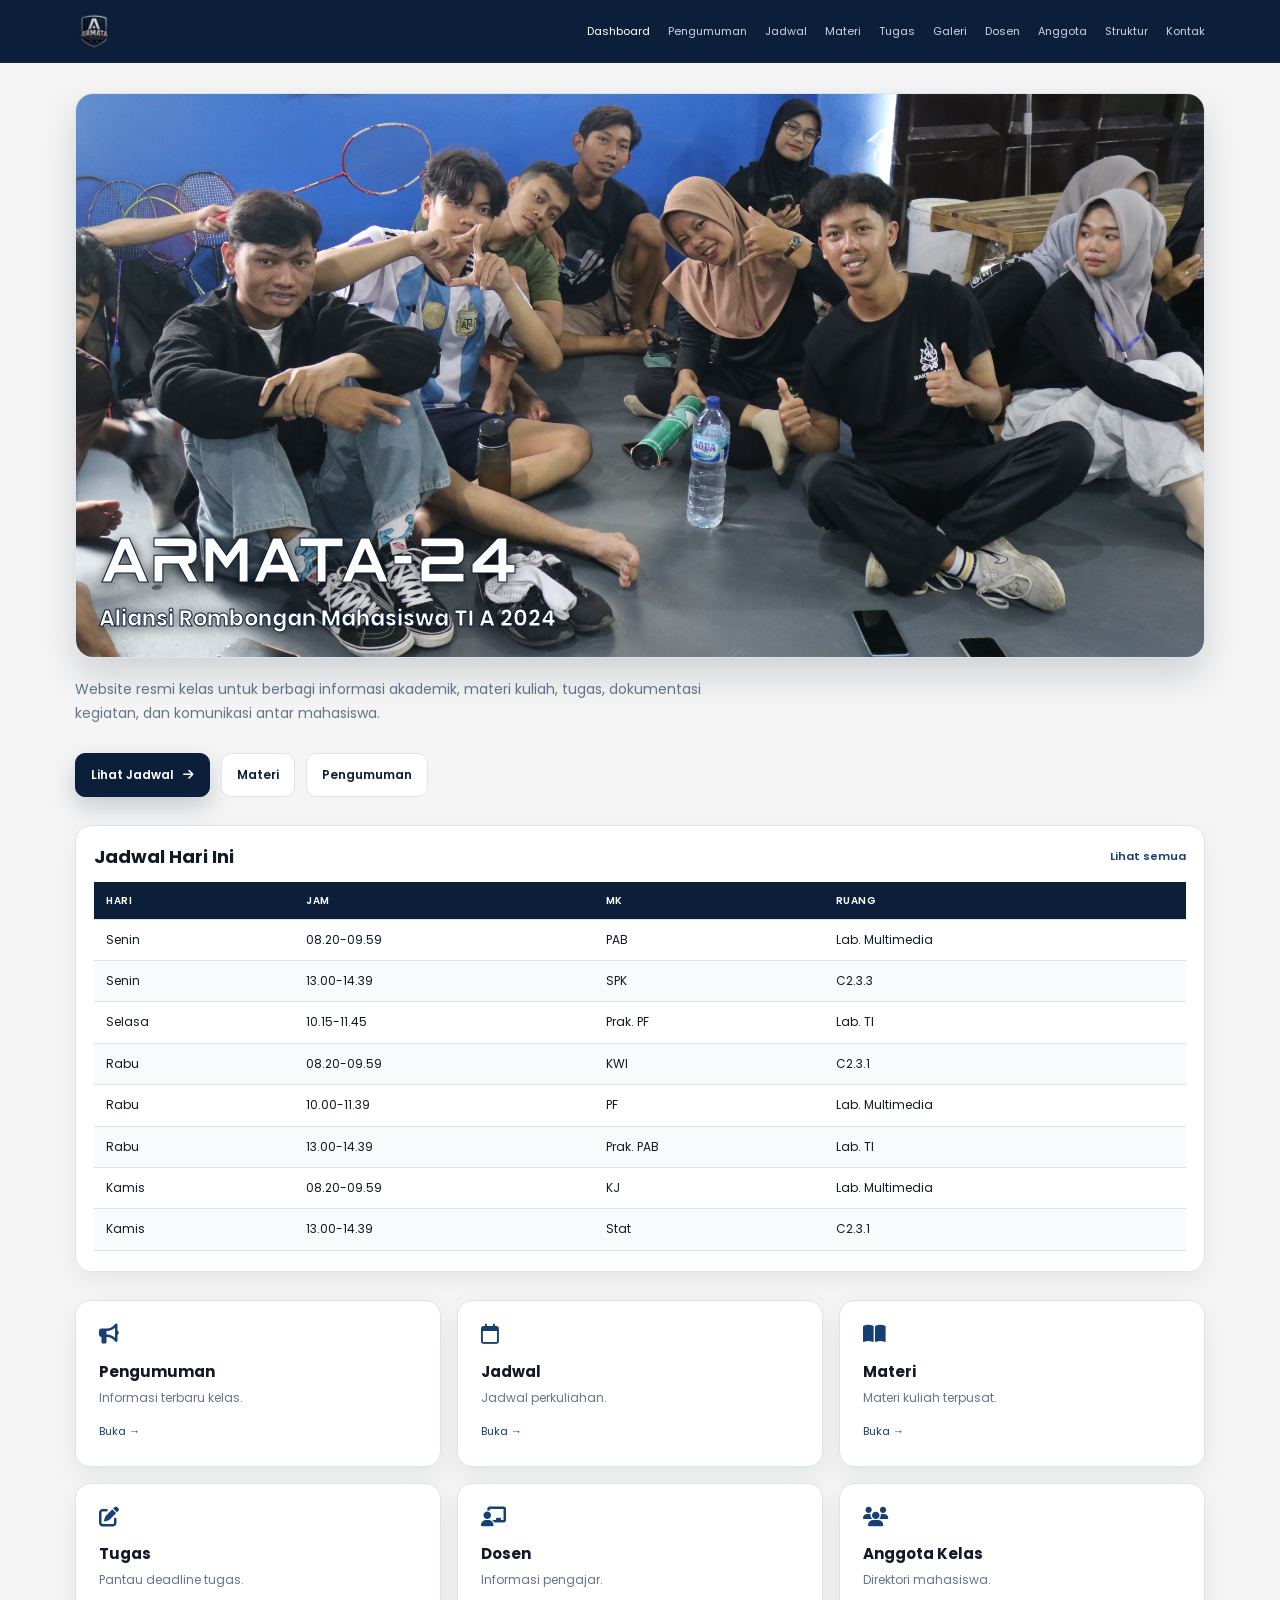
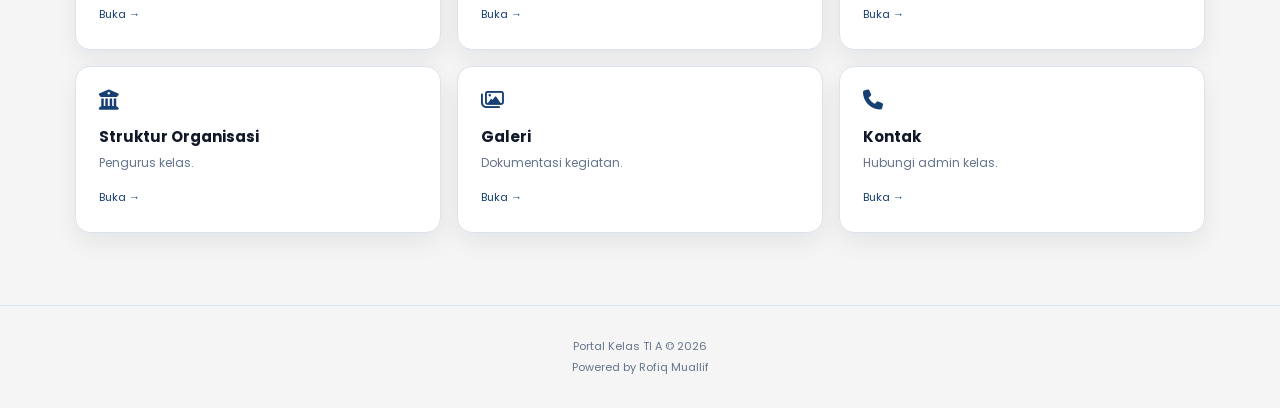
==== commit 1af8d9aa: "update jadwal" ====
--- a/index.html
+++ b/index.html
@@ -116,6 +116,12 @@
                 <td>C2.3.3</td>
               </tr>
               <tr>
+                <td>Selasa</td>
+                <td>10.15-11.45</td>
+                <td>Prak. PF</td>
+                <td>Lab. TI</td>
+              </tr>
+              <tr>
                 <td>Rabu</td>
                 <td>08.20-09.59</td>
                 <td>KWI</td>
@@ -145,12 +151,7 @@
                 <td>Stat</td>
                 <td>C2.3.1</td>
               </tr>
-              <tr>
-                <td>Jumat</td>
-                <td>08.20-09.59</td>
-                <td>Prak. PF</td>
-                <td>Lab. TI</td>
-              </tr>
+              
             </tbody>
           </table>
         </section>
--- a/style.css
+++ b/style.css
@@ -6,6 +6,8 @@
 @font-face {
   font-family:'Horyzen';
   src:url('assets/fonts/Horyzen-Bold.ttf') format('truetype');
+  font-weight:900;
+  font-style:normal;
   font-display:swap
 }
 :root {
@@ -149,12 +151,16 @@
 }
 .hero-images .brand-copy h1 {
   font-family:'Horyzen Title','Poppins',sans-serif;
+  font-weight:400;
+  -webkit-text-stroke:1px var(--primary);
   letter-spacing:-1.6px
 }
 .hero-images .brand-copy h1 span {
   color:#fff;
   display:block;
   font-family:'Horyzen Title','Poppins',sans-serif;
+  font-weight:400;
+  -webkit-text-stroke:1px var(--primary);
   font-size:clamp(17px,4vw,42px);
   line-height:1.1
 }
